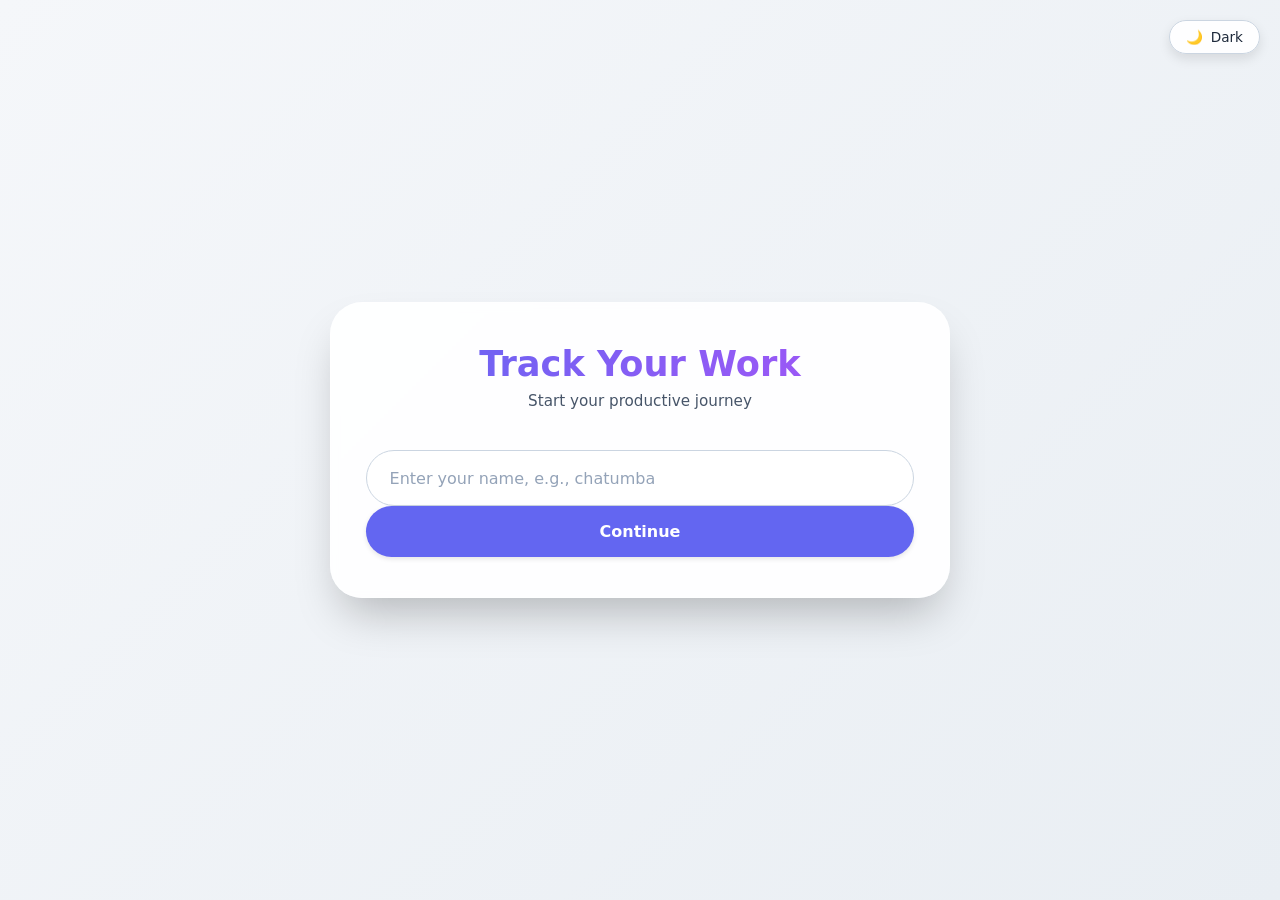
==== index.html @ e5690c3e "Add files via upload" ====
<!DOCTYPE html>
<html lang="en">
<head>
  <meta charset="UTF-8">
  <meta name="viewport"
  content="width=device-width, initial-scale=1.0, viewport-fit=cover">
   <title>my.to.do.list.com.zm</title>
    <link rel="stylesheet" href="styles.css">
  </head>
<body>
  <div class="theme-toggle" id="themeToggleBtn">
    <span></span><span>Dark🌕</span>
  </div>
  <div class="card">
    <h1> Track Your Work</h1>
    <div class="sub">Start your productive journey</div>
    <div class="imput-group"> 
      <input type="text" id="userName" placeholder="Enter your name, e.g., chatumba" autocomplete="off" />
      <button id="enterBtn"> Continue </button>
    </div>
  </div>
  <script src="index.js"></script>
</body>
  </html>
---- styles.css ----
* {
  margin: 0;
  padding: 0;
  box-sizing: border-box;
  font-family: system-ui, 'Segoe UI', 'Helvetica Neue', sans-serif;
  transition: background-color 0.2s ease, border-color 0.2s ease, color 0.2s ease;
}

body {
  min-height: 100vh;
  display: flex;
  align-items: center;
  justify-content: center;
  background: var(--bg-gradient);
  padding: 1.5rem;
}

/* Light mode (default) */
:root {
  --bg-gradient: linear-gradient(135deg, #f5f7fa 0%, #e9eef3 100%);
  --card-bg: rgba(255, 255, 255, 0.92);
  --card-shadow: 0 25px 45px -12px rgba(0, 0, 0, 0.25);
  --text-primary: #1e293b;
  --text-secondary: #475569;
  --accent: #6366f1;
  --accent-hover: #4f46e5;
  --input-bg: #ffffff;
  --input-border: #cbd5e1;
  --input-focus: #818cf8;
  --btn-text: white;
  --placeholder: #94a3b8;
  --task-bg: #f8fafc;
  --task-border: #e2e8f0;
  --delete-hover: #ef4444;
}

body.dark {
  --bg-gradient: linear-gradient(135deg, #0f172a 0%, #1e293b 100%);
  --card-bg: rgba(30, 41, 59, 0.95);
  --card-shadow: 0 25px 45px -12px rgba(0, 0, 0, 0.5);
  --text-primary: #f1f5f9;
  --text-secondary: #cbd5e1;
  --accent: #818cf8;
  --accent-hover: #a5b4fc;
  --input-bg: #1e293b;
  --input-border: #334155;
  --input-focus: #818cf8;
  --btn-text: #f8fafc;
  --placeholder: #64748b;
  --task-bg: #1e293b;
  --task-border: #334155;
  --delete-hover: #f87171;
}

.card {
  background: var(--card-bg);
  backdrop-filter: blur(4px);
  border-radius: 2rem;
  box-shadow: var(--card-shadow);
  width: 100%;
  max-width: 620px;
  padding: 2.5rem 2.2rem;
  text-align: center;
  border: 1px solid rgba(255, 255, 255, 0.2);
}

.card .input-group {
  margin-top: 2rem;
}

.todo-container {
  max-width: 680px;
  padding: 2rem;
}

h1 {
  font-size: 2.2rem;
  font-weight: 700;
  background: linear-gradient(120deg, var(--accent), #a855f7);
  background-clip: text;
  -webkit-background-clip: text;
  color: transparent;
  margin-bottom: 0.5rem;
}

.sub {
  color: var(--text-secondary);
  margin-bottom: 2.5rem;
  font-size: 0.95rem;
}

.input-group {
  display: flex;
  flex-direction: column;
  gap: 1.5rem;
  margin-top: 0.8rem;
}

input {
  width: 100%;
  padding: 1.1rem 1.4rem;
  font-size: 1rem;
  background: var(--input-bg);
  border: 1.5px solid var(--input-border);
  border-radius: 2.5rem;
  outline: none;
  color: var(--text-primary);
  transition: all 0.2s;
}

input:focus {
  border-color: var(--input-focus);
  box-shadow: 0 0 0 3px rgba(99, 102, 241, 0.3);
}

input::placeholder {
  color: var(--placeholder);
}

button {
  background: var(--accent);
  color: var(--btn-text);
  border: none;
  padding: 1rem 1.5rem;
  font-size: 1rem;
  font-weight: 600;
  border-radius: 3rem;
  cursor: pointer;
  transition: 0.2s;
  box-shadow: 0 2px 5px rgba(0, 0, 0, 0.1);
  width: 100%;
}

button:hover {
  background: var(--accent-hover);
  transform: scale(0.98);
}

.theme-toggle {
  position: fixed;
  top: 20px;
  right: 20px;
  background: var(--card-bg);
  border: 1px solid var(--input-border);
  border-radius: 3rem;
  padding: 0.5rem 1rem;
  font-size: 1.2rem;
  cursor: pointer;
  backdrop-filter: blur(8px);
  display: flex;
  align-items: center;
  gap: 0.5rem;
  z-index: 100;
  box-shadow: 0 5px 12px rgba(0, 0, 0, 0.1);
}

.theme-toggle span {
  font-size: 0.85rem;
  font-weight: 500;
  color: var(--text-primary);
}

/* Todo specific styles */
.header-section {
  margin-bottom: 1.8rem;
}

.welcome-message {
  color: var(--accent);
  font-weight: 600;
  margin-top: 0.5rem;
  font-size: 1rem;
}

.add-task-section {
  display: flex;
  gap: 0.8rem;
  margin-bottom: 2rem;
  flex-wrap: wrap;
}

.add-task-section input {
  flex: 1;
}

.add-task-section button {
  width: auto;
  padding: 0.9rem 1.8rem;
  white-space: nowrap;
}

.tasks-list {
  max-height: 420px;
  overflow-y: auto;
  margin-bottom: 1.2rem;
  border-radius: 1rem;
}

.empty-state {
  text-align: center;
  padding: 2rem;
  color: var(--text-secondary);
  font-style: italic;
}

.task-item {
  display: flex;
  align-items: center;
  gap: 0.8rem;
  background: var(--task-bg);
  border: 1px solid var(--task-border);
  border-radius: 1.5rem;
  padding: 0.8rem 1rem;
  margin-bottom: 0.7rem;
  transition: all 0.2s;
}

.task-item:hover {
  transform: translateX(4px);
  border-color: var(--accent);
}

.task-check {
  width: 22px;
  height: 22px;
  cursor: pointer;
  accent-color: var(--accent);
}

.task-text {
  flex: 1;
  font-size: 1rem;
  color: var(--text-primary);
  word-break: break-word;
  text-align: left;
  cursor: pointer;
}

.task-text.completed {
  text-decoration: line-through;
  opacity: 0.65;
}

.delete-btn {
  background: transparent;
  color: #ef4444;
  box-shadow: none;
  width: auto;
  padding: 0.4rem 0.8rem;
  font-size: 1.2rem;
  font-weight: normal;
}

.delete-btn:hover {
  background: var(--delete-hover);
  color: white;
  transform: scale(1.02);
}

.task-stats {
  display: flex;
  justify-content: space-between;
  padding-top: 1rem;
  border-top: 1px solid var(--input-border);
  color: var(--text-secondary);
  font-size: 0.85rem;
  font-weight: 500;
}

@media (max-width: 560px) {
  .card {
    padding: 1.5rem;
  }
  .input-group {
    gap: 1.5rem;
  }
  .add-task-section {
    flex-direction: column;
  }
  .add-task-section button {
    width: 100%;
  }
  .task-item {
    flex-wrap: wrap;
  }
}
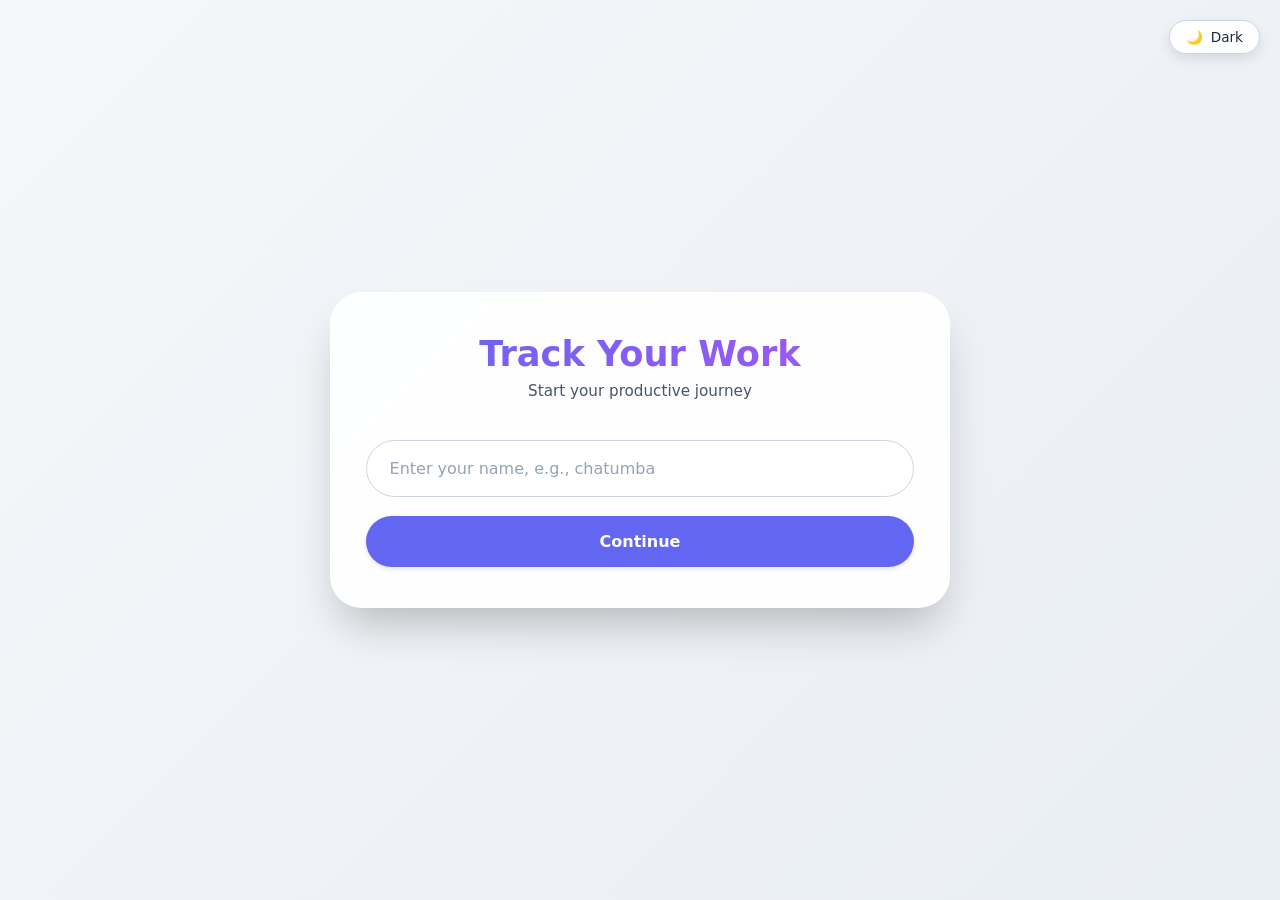
==== commit 294b36fb: "Add line breaks before button in index.html t create space between the name entry button and the con" ====
--- a/index.html
+++ b/index.html
@@ -16,9 +16,10 @@
     <div class="sub">Start your productive journey</div>
     <div class="imput-group"> 
       <input type="text" id="userName" placeholder="Enter your name, e.g., chatumba" autocomplete="off" />
+      <br><br>
       <button id="enterBtn"> Continue </button>
     </div>
   </div>
   <script src="index.js"></script>
 </body>
-  </html>+  </html>
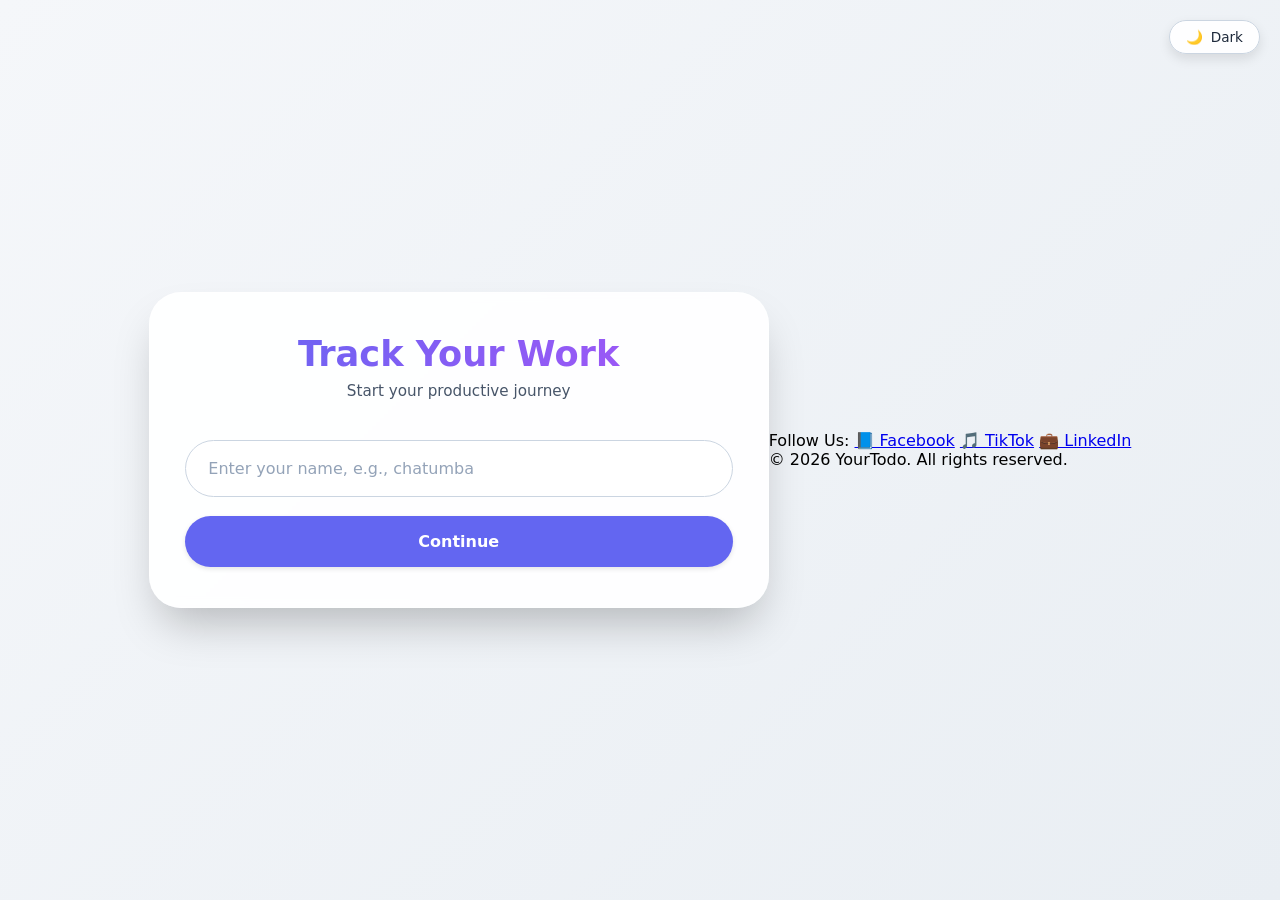
==== commit 8e2bfc23: "Add footer with social links and copyright Added footer with social media links and copyright notice" ====
--- a/index.html
+++ b/index.html
@@ -20,6 +20,18 @@
       <button id="enterBtn"> Continue </button>
     </div>
   </div>
+  <!-- FOLLOW US FOOTER -->
+<footer class="app-footer">
+    <div class="footer-social">
+        <span>Follow Us:</span>
+        <a href="https://www.facebook.com/share/18APPi1KfH/?mibextid=wwXIfr" target="_blank">📘 Facebook</a>
+        <a href="https://www.tiktok.com/@civoxghost03" target="_blank">🎵 TikTok</a>
+        <a href="https://www.linkedin.com/in/chatumba-mwanza-383628315" target="_blank">💼 LinkedIn</a>
+    </div>
+    <div class="footer-copyright">
+        © 2026 YourTodo. All rights reserved.
+    </div>
+</footer>
   <script src="index.js"></script>
 </body>
   </html>
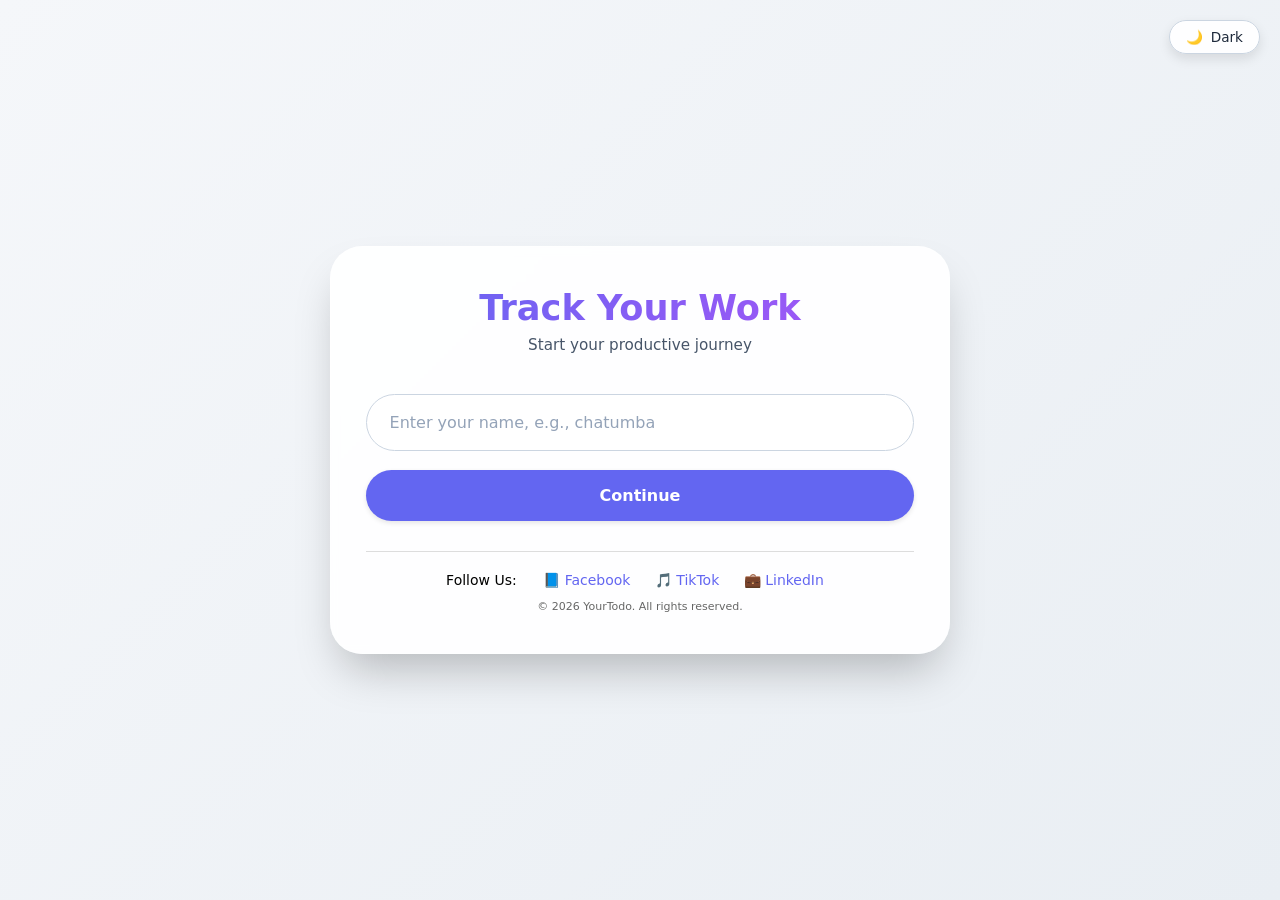
==== commit 0c1202a2: "Update index.html" ====
--- a/index.html
+++ b/index.html
@@ -19,7 +19,7 @@
       <br><br>
       <button id="enterBtn"> Continue </button>
     </div>
-  </div>
+  
   <!-- FOLLOW US FOOTER -->
 <footer class="app-footer">
     <div class="footer-social">
@@ -33,5 +33,6 @@
     </div>
 </footer>
   <script src="index.js"></script>
+  </div>
 </body>
   </html>
--- a/styles.css
+++ b/styles.css
@@ -283,4 +283,45 @@
   .task-item {
     flex-wrap: wrap;
   }
-}+}
+/* Follow Us Footer */
+.app-footer {
+    margin-top: 30px;
+    padding-top: 20px;
+    text-align: center;
+    border-top: 1px solid #ddd;
+}
+
+body.dark .app-footer {
+    border-top-color: #334155;
+}
+
+.footer-social {
+    margin-bottom: 12px;
+    font-size: 14px;
+}
+
+.footer-social span {
+    margin-right: 12px;
+    font-weight: 500;
+}
+
+.footer-social a {
+    color: #6366f1;
+    text-decoration: none;
+    margin: 0 10px;
+    font-size: 14px;
+}
+
+body.dark .footer-social a {
+    color: #a5b4fc;
+}
+
+.footer-social a:hover {
+    text-decoration: underline;
+}
+
+.footer-copyright {
+    font-size: 11px;
+    opacity: 0.6;
+}
